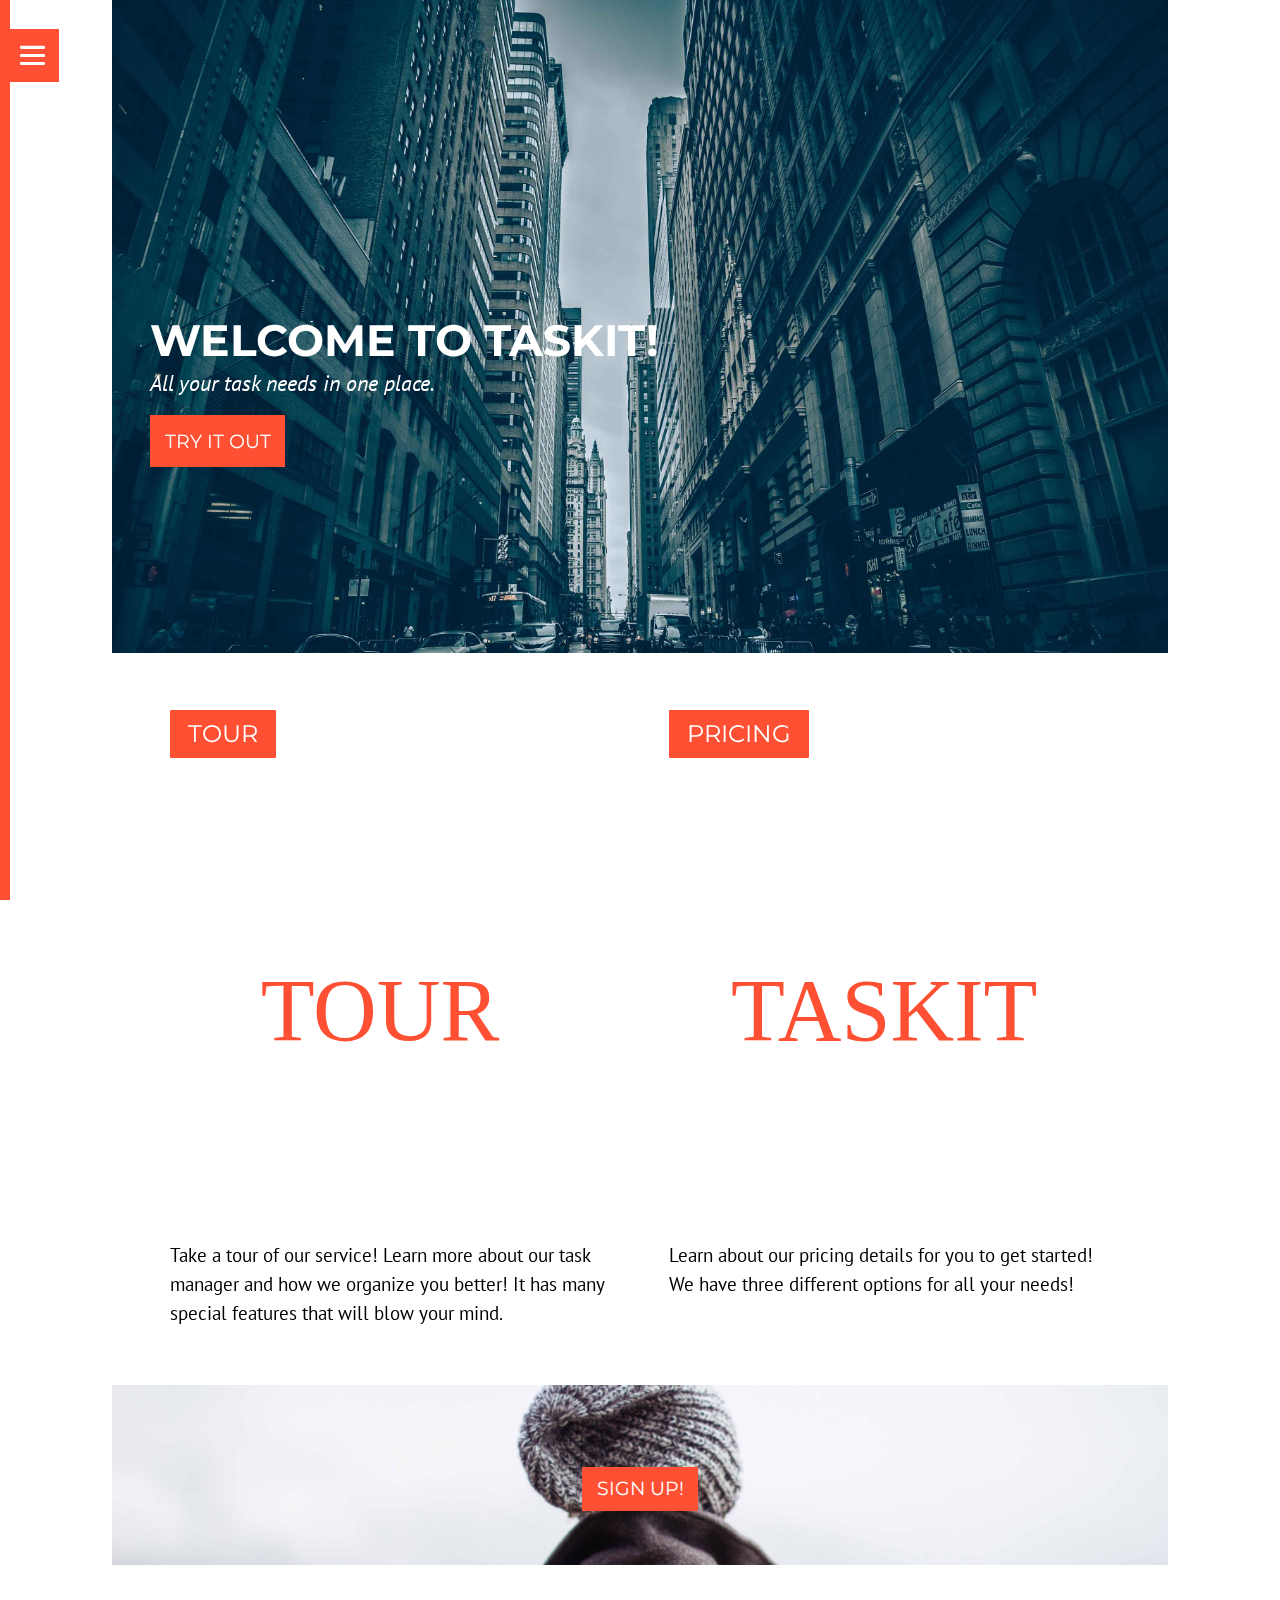
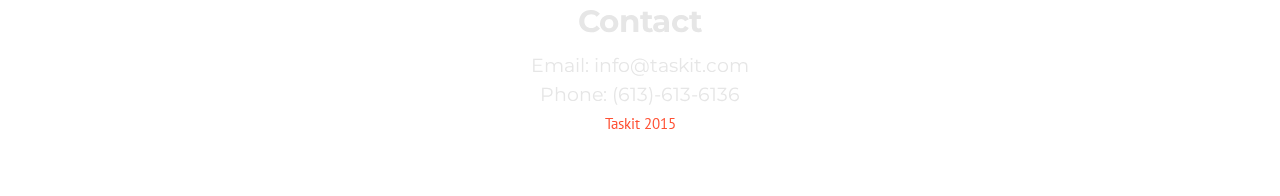
==== index.html @ 170f30e2 "Added main buckets" ====
<!DOCTYPE html>
<html lang="en-ca">
<head>
	<meta charset="utf-8">
	<link href="css/modules.css" rel="stylesheet">
	<link href="css/grid.css" rel="stylesheet">
	<link href="css/typography.css" rel="stylesheet">
	<link href="css/colour.css" rel="stylesheet">
	<link href="css/main.css" rel="stylesheet">
	
	<title>Taskit</title>

	<meta name="handheldfriendly" content="true">
	<meta name="mobileoptimized" content="240">
	<meta name="viewport" content="width=device-width, initial-scale=1">
	
	<link href='https://fonts.googleapis.com/css?family=Montserrat:400,700|PT+Sans:400,400italic' rel='stylesheet' type='text/css'>
	<style>
	h1,h2,h3,h4,nav,a {
		font-family: 'Montserrat', sans-serif;
	}
	p {
		font-family: 'PT sans', sans-serif;
	}
	</style>

</head>

<body class="grid">

<ul class="skip-links">
	<li><a href="#main" class="unit">Skip to main content</a></li>
	<li><a href="#nav" class="unit">Skip to navigation</a></li>
</ul>

<header class="unit">
	<input type="checkbox" class="nav-check" id="nav-check">
	<!-- This is the button we’d click to open/close the navigation -->
	<label class="nav-label pad-t" for="nav-check"><img src="images/toggle-button.svg" alt=""></label>

	<nav id="nav" class="nav text-center" role="navigation">
		<a class="current push push-down bold white italic" href="index.html">HOME</a>
		<a class="push bold white italic" href="pricing.html">PRICING</a>
		<a class="push bold white italic" href="tour.html">TOUR</a>
		<a class="push bold white italic" href="signup.html">SIGNUP</a>
	</nav>

	<div class="fade"></div>

</header>

<main id="main" class="wrapper" role="main">
<div class="hero unit xs-1 s-1 m-1 l-1" role="banner">
	<div class="hero-content">
		<h1 class="bold yotta push-none white">WELCOME TO TASKIT!</h1>
		<p class="mega italic white">All your task needs in one place.</p>
		<a class="island-1-2 b-color-orange white" href="signup.html">TRY IT OUT</a>
	</div>
</div>


<div class="gutter">


<div class="unit xs-1 s-1 m-1-2 l-1-2 gutter pad-t-2">
		<figure>
			<a href="tour.html" class="text-center btn giga push">TOUR</a>
			<div class="embed embed--1by1">
				<img class="embed__item" src="images/tour.svg" alt="">
			</div>
			<figcaption>
				<p class="push-d-1-2">Take a tour of our service! Learn more about our task manager and how we organize you better! It has many special features that will blow your mind.</p>
			</figcaption>
		</figure>
	</div>	

<div class="unit xs-1 s-1 m-1-2 l-1-2 gutter pad-t-2 header-button push-2">
		<figure>
			<a href="pricing.html" class="text-center btn giga push" >PRICING</a>
			<div class="embed embed--1by1">
				<img class="embed__item" src="images/pricing.svg" alt="">
			</div>
			<figcaption>
				<p class="push-d-1-2">Learn about our pricing details for you to get started! We have three different options for all your needs!</p>
			</figcaption>
		</figure>
		
	</div>
</div>


<div class="signup-banner push-d">
	<div class="signup-banner-content pad-t pad-b text-center unit xs-1 s-1 m-1 l-1">
		<a class="btn" href="signup.html">SIGN UP!</a>
	</div>
</div>

</main>

<footer class="orange text-center gutter unit xs-1 s-1 m-1 l-1 pad-b pad-t">
	
	<h2 class="grey push-none">Contact</h2>
	<a class="grey block" href="mailto:info@taskit.com?">Email: info@taskit.com</a>
	<a class="grey" href="tel:">Phone: (613)-613-6136 </a>
	
	<div role="contentinfo">
		<p class="micro">Taskit 2015</p>
	</div>

</footer>
</body>
</html>
---- css/modules.css ----
/*!
 * Modulifier || Code released under the UNLICENSE
 * Code under other copyrights & licenses listed below.
 * http://modulifier.web-dev.tools/#responsive;images;list-group;embed;media-object;icons;hidden;positioning;buttons;forms;accessibility;print
 */

@-moz-viewport { width: device-width; scale: 1; }
@-ms-viewport { width: device-width; scale: 1; }
@-o-viewport { width: device-width; scale: 1; }
@-webkit-viewport { width: device-width; scale: 1; }
@viewport { width: device-width; scale: 1; }

html {
  box-sizing: border-box;
  -moz-text-size-adjust: 100%;
  -ms-text-size-adjust: 100%;
  -webkit-text-size-adjust: 100%;
  text-size-adjust: 100%;
}

*, *::before, *::after {
  box-sizing: inherit;
}

body {
  margin: 0;
}

article, aside, details, figcaption, figure,
footer, header, main, menu, nav, section, summary {
  display: block;
}

audio, canvas, progress, video {
  display: inline-block;
  vertical-align: baseline;
}

template {
  display: none;
}

img {
  border: 0;
}

.img-flex {
  display: block;
  width: 100%;
}

svg:not(:root) {
  overflow: hidden;
}

svg {
  fill: currentColor;
  stroke: currentColor;
}

.image-replacement, .ir {
  overflow: hidden;
  direction: ltr;
  text-align: left;
  text-indent: 100%;
  white-space: nowrap;
}

.list-group {
  padding-left: 0;
  list-style-type: none;
}

.list-group > dd {
  margin-left: 0;
}

.list-group--inline::before,
.list-group--inline::after {
  content: "";
  display: table;
}

.list-group--inline::after {
  clear: both;
}

.list-group--inline > li {
  display: inline-block;
}

.list-group--inline > dt {
  clear: left;
  float: left;
  width: 11em;
}

.list-group--inline > dd {
  float: left;
  min-width: 12em;
}

.embed {
  margin-left: 0;
  margin-right: 0;
  overflow: hidden;
  position: relative;
  width: 100%;
}

.embed--1by1 {
  padding-top: 100%; /* Square */
}

.embed--4by3 {
  padding-top: 75%; /* Traditional TV/computer screens */
}

.embed--iso216 {
  padding-top: 70.92%; /* A-standard paper sizes */
}

.embed--3by2 {
  padding-top: 66.6%; /* Classic 35 mm film & most digital photos, landscape */
}

.embed--2by3 {
  padding-top: 150%; /* Classic 35 mm film & most digital photos, portrait */
}

.embed--golden {
  padding-top: 61.8%; /* The Golden Ratio */
}

.embed--16by9 {
  padding-top: 56.25%; /* HD TV */
}

.embed--185by100 {
  padding-top: 54.05%; /* Common widescreen cinema */
}

.embed--24by10 {
  padding-top: 41.667%; /* Widescreen cinema: 2.4:1 */;
}

.embed--3by1 {
  padding-top: 33.3333%; /* Panorama photos */
}

.embed--4by1 {
  padding-top: 25%; /* Polyvision */
}

.embed__item {
  height: 100%;
  left: 0;
  position: absolute;
  top: 0;
  width: 100%;
}

.media {
  overflow: hidden;
}

.media__img {
  float: left;
}

.media__img--reversed {
  float: right;
}

.media__img--stacked {
  float: none;
}

.media__body {
  overflow: hidden;
  min-width: 12em; /* Slightly less than 200px, responsiveness built in */
}

.icon {
  display: inline-block;
  position: relative;
  background: transparent none no-repeat center center;
  background-size: contain;
  vertical-align: middle;
}

.i--16 {
  height: 16px;
  width: 16px;
}

.i--18 {
  height: 18px;
  width: 18px;
}

.i--24 {
  height: 24px;
  width: 24px;
}

.i--32 {
  height: 32px;
  width: 32px;
}

.i--48 {
  height: 48px;
  width: 48px;
}

.i--64 {
  height: 64px;
  width: 64px;
}

.icon svg {
  left: 0;
  height: 100%;
  position: absolute;
  top: 0;
  width: 100%;
}

.icon-label {
  vertical-align: middle;
}

.icon-link, .icon-link:hover {
  text-decoration: none;
}

[hidden], .hidden {
  display: none;
  visibility: hidden;
}

.visually-hidden {
  height: 1px;
  margin: -1px;
  overflow: hidden;
  padding: 0;
  position: absolute;
  width: 1px;
  border: 0;
  clip: rect(0 0 0 0);
}

.visually-hidden.focusable:active, .visually-hidden.focusable:focus {
  height: auto;
  margin: 0;
  overflow: visible;
  position: static;
  width: auto;
  clip: auto;
}

.invisible {
  visibility: hidden;
}

.truncate {
  max-width: 100%;
  overflow: hidden;
  width: 100%;
  text-overflow: ellipsis;
  white-space: nowrap;
}

.scrollable {
  max-width: 100%;
  overflow-x: auto;
  overflow-y: hidden;
  -webkit-overflow-scrolling: touch;
}

.center {
  margin-left: auto;
  margin-right: auto;
}

.clearfix::before, .clearfix::after {
  content: "";
  display: table;
}

.clearfix::after {
  clear: both;
}

.left {
  float: left;
}

.right {
  float: right;
}

.inline {
  display: inline;
}

.block {
  display: block;
}

.inline-block, .ib {
  display: inline-block;
}

.valign-top {
  vertical-align: top;
}

.valign-bottom {
  vertical-align: bottom;
}

.valign-middle {
  vertical-align: middle;
}

.fixed {
  position: fixed;
}

.relative {
  position: relative;
}

.absolute {
  position: absolute;
}

.static {
  position: static;
}

.zindex-1 {
  z-index: 1;
}

.zindex-2 {
  z-index: 2;
}

.zindex-3 {
  z-index: 3;
}

.pin-top-left, .pin-tl {
  top: 0;
  left: 0;
}

.pin-top-right, .pin-tr {
  top: 0;
  right: 0;
}

.pin-bottom-left, .pin-bl {
  bottom: 0;
  left: 0;
}

.pin-bottom-right, .pin-br {
  bottom: 0;
  right: 0;
}

.width-quarter, .w-1-4 {
  width: 25%;
}

.width-half, .w-1-2 {
  width: 50%;
}

.width-full, .w-1 {
  width: 100%;
}

.link-box {
  display: block;
  text-decoration: none;
}

.btn {
  display: inline-block;
  padding: 0.375em 0.75em 0.42em;
  background-color: #FF5033;
  border-radius: 1px;
  border: 0;
  color: #fff;
  text-decoration: none;
  margin: auto 0;

}

.btn:hover {
  background-color: white;
  color: #FF5033;
  transition: all 200ms ease-out;
}


.btn--light {
  background-color: #e2e2e2;
  color: #000;
}

.btn--light:hover {
  background-color: #666;
  color: #fff;
}

.btn--ghost {
  background-color: transparent;
  border: 3px solid #333;
  color: #000;
}

.btn--ghost:hover {
  border-color: #000;
}

label, .label-block {
  display: block;
  cursor: pointer;
}

input[type="checkbox"] + label,
input[type="radio"] + label,
.label-inline {
  display: inline-block;
}

/*!
 * (c) Nicolas Gallagher and Jonathan Neal of Normalize.css || MIT License
 *     https://necolas.github.io/normalize.css/
 */

button, input, optgroup, select, textarea {
  color: inherit;
  font: inherit;
  margin: 0;
}

button {
  overflow: visible;
}

button,
select {
  text-transform: none;
}

button,
html input[type="button"],
input[type="reset"],
input[type="submit"] {
  -webkit-appearance: button;
  cursor: pointer;
}

button[disabled],
html input[disabled] {
  cursor: default;
}

button::-moz-focus-inner,
input::-moz-focus-inner {
  border: 0;
  padding: 0;
}

input[type="checkbox"],
input[type="radio"] {
  padding: 0;
}

input[type="number"]::-webkit-inner-spin-button,
input[type="number"]::-webkit-outer-spin-button {
  height: auto;
}

input[type="search"] {
  -webkit-appearance: textfield;
}

input[type="search"]::-webkit-search-cancel-button,
input[type="search"]::-webkit-search-decoration {
  -webkit-appearance: none;
}

fieldset {
  border: 1px solid;
}

legend {
  border: 0;
  padding: 0;
}

textarea {
  overflow: auto;
}

optgroup {
  font-weight: bold;
}

/*! End Normalize.css code */

a:hover, a:active {
  outline: none;
}

a:focus, [tabindex="0"]:focus,
input:focus, textarea:focus, button:focus {
  outline: 3px solid #000;
  outline-offset: 3px;
}

.skip-links {
  margin: 0;
  padding: 0;
  list-style-type: none;
}

.skip-links a {
  padding: 0.5em 0.75em;
  position: absolute;
  top: -3em;
  z-index: 10000; /* To make sure they're always on top */
  background-color: #000;
  color: #fff;
  font-size: 1.125rem;
  font-weight: bold;
  text-decoration: none;
}

.skip-links a:focus {
  top: 0;
}

.print-only {
  display: none;
  visibility: hidden;
}

@media print {

  .no-print {
    display: none;
    visibility: hidden;
  }

  .print-only {
    display: block;
    visibility: visible;
  }

  /*!
   * (c) HTML5 Boilerplate || MIT License
   *     https://html5boilerplate.com/
   */

  *, *:before, *:after, *:first-letter, *:first-line {
    background: none transparent !important;
    color: #000 !important;
    box-shadow: none !important;
    text-shadow: none !important;
  }

  a, a:visited {
    text-decoration: underline;
  }

  a[href]:after {
    content: " (" attr(href) ")";
  }

  abbr[title]:after {
    content: " (" attr(title) ")";
  }

  a[href^="#"]:after,
  a[href^="javascript:"]:after {
    content: "";
  }

  pre, blockquote {
    page-break-inside: avoid;
  }

  thead {
    display: table-header-group;
  }

  tr, img {
    page-break-inside: avoid;
  }

  p, h1, h2, h3, h4, h5, h6 {
    orphans: 3;
    widows: 3;
  }

  h1, h2, h3, h4, h5, h6 {
    page-break-after: avoid;
  }

  /*! End HTML5 Boilerplate code */
}
---- css/grid.css ----
/* http://gridifier.web-dev.tools/#xs,4,0,0,0;s,4,25,0,0;m,4,38,1,1;l,4,60,1,1 */

.grid {
  margin: 0;
  padding: 0;
  letter-spacing: -0.31em;
  text-rendering: optimizespeed;
  display: -webkit-flex;
  -webkit-flex-flow: row wrap;
  display: -ms-flexbox;
  -ms-flex-flow: row wrap;
  display: flex;
  flex-flow: row wrap;
}

.grid-bottom {
  -webkit-align-items: flex-end;
  -ms-align-items: flex-end;
  align-items: flex-end;
}

.grid-middle {
  -webkit-align-items: center;
  -ms-align-items: center;
  align-items: center;
}

.grid-stretch {
  -webkit-align-items: stretch;
  -ms-align-items: stretch;
  align-items: stretch;
}

.opera-only :-o-prefocus, .grid {
  word-spacing: -0.43em;
}

.unit {
  letter-spacing: normal;
  text-rendering: auto;
  vertical-align: top;
  word-spacing: normal;
  display: inline-block;
  visibility: visible;
}

.grid-bottom .unit {
  vertical-align: bottom;
}

.grid-middle .unit {
  vertical-align: middle;
}

[class*="unit-push-"],
[class*="unit-pull-"] {
  position: relative;
}

.unit-xs-hidden {
  display: none;
  visibility: hidden;
}

.unit-xs-centered {
  margin: 0 auto;
}

.unit-xs-1, .xs-1 {
  display: block;
  visibility: visible;
  width: 100%;
}

.unit-xs-1-2, .xs-1-2 {
  width: 50.0000%;
}

.unit-xs-1-3, .xs-1-3 {
  width: 33.3333%;
}

.unit-xs-2-3, .xs-2-3 {
  width: 66.6667%;
}

.unit-xs-1-4, .xs-1-4 {
  width: 25.0000%;
}

.unit-xs-3-4, .xs-3-4 {
  width: 75.0000%;
}

.unit-xs-1-2,.xs-1-2,.unit-xs-1-3,.xs-1-3,.unit-xs-2-3,.xs-2-3,.unit-xs-1-4,.xs-1-4,.unit-xs-3-4,.xs-3-4 {
  display: inline-block;
  visibility: visible;
}

@media only screen and (min-width: 25em) {

.unit-s-hidden {
  display: none;
  visibility: hidden;
}

.unit-s-centered {
  margin: 0 auto;
}

.unit-s-1, .s-1 {
  display: block;
  visibility: visible;
  width: 100%;
}

.unit-s-1-2, .s-1-2 {
  width: 50.0000%;
}

.unit-s-1-3, .s-1-3 {
  width: 33.3333%;
}

.unit-s-2-3, .s-2-3 {
  width: 66.6667%;
}

.unit-s-1-4, .s-1-4 {
  width: 25.0000%;
}

.unit-s-3-4, .s-3-4 {
  width: 75.0000%;
}

.unit-s-1-2,.s-1-2,.unit-s-1-3,.s-1-3,.unit-s-2-3,.s-2-3,.unit-s-1-4,.s-1-4,.unit-s-3-4,.s-3-4 {
  display: inline-block;
  visibility: visible;
}

}

@media only screen and (min-width: 38em) {

.unit-m-hidden {
  display: none;
  visibility: hidden;
}

.unit-m-centered {
  margin: 0 auto;
}

.unit-m-1, .m-1 {
  display: block;
  visibility: visible;
  width: 100%;
}

.unit-offset-m-0 {
  margin-left: 0;
}

.unit-push-m-0,
.unit-pull-m-0 {
  left: 0;
}

.unit-m-1-2, .m-1-2 {
  width: 50.0000%;
}

.unit-offset-m-1-2 {
  margin-left: 50.0000%;
}

.unit-push-m-1-2 {
  left: 50.0000%;
}

.unit-pull-m-1-2 {
  left: -50.0000%;
}

.unit-m-1-3, .m-1-3 {
  width: 33.3333%;
}

.unit-offset-m-1-3 {
  margin-left: 33.3333%;
}

.unit-push-m-1-3 {
  left: 33.3333%;
}

.unit-pull-m-1-3 {
  left: -33.3333%;
}

.unit-m-2-3, .m-2-3 {
  width: 66.6667%;
}

.unit-offset-m-2-3 {
  margin-left: 66.6667%;
}

.unit-push-m-2-3 {
  left: 66.6667%;
}

.unit-pull-m-2-3 {
  left: -66.6667%;
}

.unit-m-1-4, .m-1-4 {
  width: 25.0000%;
}

.unit-offset-m-1-4 {
  margin-left: 25.0000%;
}

.unit-push-m-1-4 {
  left: 25.0000%;
}

.unit-pull-m-1-4 {
  left: -25.0000%;
}

.unit-m-3-4, .m-3-4 {
  width: 75.0000%;
}

.unit-offset-m-3-4 {
  margin-left: 75.0000%;
}

.unit-push-m-3-4 {
  left: 75.0000%;
}

.unit-pull-m-3-4 {
  left: -75.0000%;
}

.unit-m-1-2,.m-1-2,.unit-m-1-3,.m-1-3,.unit-m-2-3,.m-2-3,.unit-m-1-4,.m-1-4,.unit-m-3-4,.m-3-4 {
  display: inline-block;
  visibility: visible;
}

}

@media only screen and (min-width: 60em) {

.unit-l-hidden {
  display: none;
  visibility: hidden;
}

.unit-l-centered {
  margin: 0 auto;
}

.unit-l-1, .l-1 {
  display: block;
  visibility: visible;
  width: 100%;
}

.unit-offset-l-0 {
  margin-left: 0;
}

.unit-push-l-0,
.unit-pull-l-0 {
  left: 0;
}

.unit-l-1-2, .l-1-2 {
  width: 50.0000%;
}

.unit-offset-l-1-2 {
  margin-left: 50.0000%;
}

.unit-push-l-1-2 {
  left: 50.0000%;
}

.unit-pull-l-1-2 {
  left: -50.0000%;
}

.unit-l-1-3, .l-1-3 {
  width: 33.3333%;
}

.unit-offset-l-1-3 {
  margin-left: 33.3333%;
}

.unit-push-l-1-3 {
  left: 33.3333%;
}

.unit-pull-l-1-3 {
  left: -33.3333%;
}

.unit-l-2-3, .l-2-3 {
  width: 66.6667%;
}

.unit-offset-l-2-3 {
  margin-left: 66.6667%;
}

.unit-push-l-2-3 {
  left: 66.6667%;
}

.unit-pull-l-2-3 {
  left: -66.6667%;
}

.unit-l-1-4, .l-1-4 {
  width: 25.0000%;
}

.unit-offset-l-1-4 {
  margin-left: 25.0000%;
}

.unit-push-l-1-4 {
  left: 25.0000%;
}

.unit-pull-l-1-4 {
  left: -25.0000%;
}

.unit-l-3-4, .l-3-4 {
  width: 75.0000%;
}

.unit-offset-l-3-4 {
  margin-left: 75.0000%;
}

.unit-push-l-3-4 {
  left: 75.0000%;
}

.unit-pull-l-3-4 {
  left: -75.0000%;
}

.unit-l-1-2,.l-1-2,.unit-l-1-3,.l-1-3,.unit-l-2-3,.l-2-3,.unit-l-1-4,.l-1-4,.unit-l-3-4,.l-3-4 {
  display: inline-block;
  visibility: visible;
}

}

.unit-content-distribute {
  display: -ms-flexbox;
  display: -webkit-flex;
  display: flex;
  -ms-flex-direction: column;
  -webkit-flex-direction: column;
  flex-direction: column;
  -ms-flex-pack: justify;
  -webkit-justify-content: space-between;
  justify-content: space-between;
  -ms-flex-align: center;
  -webkit-align-items: center;
  align-items: center;
}

.content-fill {
  -ms-flex-grow: 2;
  -webkit-flex-grow: 2;
  flex-grow: 2;
  max-width: 100%; /* @bugfix: IE 10, 11 */
}

.content-shrink {
  -ms-align-self: center;
  -webkit-align-self: center;
  align-self: center;
}
---- css/typography.css ----
/*
  Typografier || Code released under the UNLICENSE
  http://typografier.web-dev.tools/#0,100,1.3,1.067;38,110,1.4,1.125;60,120,1.5,1.125;90,130,1.5,1.125
*/

html {
  font-size: 100%;
  line-height: 1.3;
}

a {
  background-color: transparent;
}

sub, sup {
  font-size: 75%;
  line-height: 1px;
  position: relative;
  vertical-align: baseline;
}

sup {
  top: -0.5em;
}

sub {
  bottom: -0.25em;
}

pre, code, kbd, samp {
  font-size: 100%;
}

abbr[title] {
  border-bottom: 1px dotted;
  text-decoration: none;
}

b, strong {
  font-weight: bold;
}

dfn, caption {
  font-style: italic;
}

hr {
  border: 0;
  border-top: 1px solid;
  height: 0;
}

table {
  border-collapse: collapse;
  border-spacing: 0;
  width: 100%;
}

th, td {
  border-bottom: 1px solid;
  text-align: left;
}

thead th {
  vertical-align: bottom;
}

.text-left {
  text-align: left;
}

.text-right {
  text-align: right;
}

.text-center {
  text-align: center;
}

.normal {
  font-weight: normal;
}

.bold {
  font-weight: bold;
}

.italic {
  font-style: italic;
}

.page-header,.footer {
  background-color: #e2e2e2;
}

h1, h2, h3, h4, h5, h6,
p, ul, ol, dl, dd, figure,
blockquote, details, hr,
fieldset, pre, table {
  margin: 0 0 1.3rem;
}

.yotta {
  font-size: 1.5745rem;
  line-height: 1.6513;
}

.zetta {
  font-size: 1.4757rem;
  line-height: 1.7619;
}

h1, .exa {
  font-size: 1.3830rem;
  line-height: 1.8800;
}

h2, .peta {
  font-size: 1.2962rem;
  line-height: 1.0030;
}

h3, .tera {
  font-size: 1.2148rem;
  line-height: 1.0702;
}

h4, .giga {
  font-size: 1.1385rem;
  line-height: 1.1419;
}

h5, .mega {
  font-size: 1.0670rem;
  line-height: 1.2184;
}

h6, .kilo, input, textarea {
  font-size: 1.0000rem;
  line-height: 1.3000;
}

small, .milli {
  font-size: 0.9372rem;
  line-height: 1.3871;
}

.micro {
  font-size: 0.8784rem;
  line-height: 1.4800;
}

.push {
  margin-bottom: 1.3rem;
}

.push-none, .push-0 {
  margin-bottom: 0;
}

.push-double, .push-2 {
  margin-bottom: 2.6000rem;
}

.push-half, .push-1-2 {
  margin-bottom: 0.6500rem;
}

.push-quarter, .push-1-4 {
  margin-bottom: 0.3250rem;
}

.push-down {
  margin-top: 1.3rem;
}

.push-down-none, .push-d-0 {
  margin-top: 0;
}

.push-down-double, .push-d-2 {
  margin-top: 2.6000rem;
}

.push-down-half, .push-d-1-2 {
  margin-top: 0.6500rem;
}

.push-down-quarter, .push-d-1-4 {
  margin-bottom: 0.3250rem;
}

.push-right-quarter, .push-r-1-4 {
  margin-right: 0.3250rem;
}

.push-right-half, .push-r-1-2 {
  margin-right: 0.6500rem;
}

.push-right, .push-r {
  margin-right: 1.3rem;
}

.clear-padding {
  padding: none;
}

.pad-top, .pad-t {
  padding-top: 1.3rem;
}

.pad-bottom, .pad-b {
  padding-bottom: 1.3rem;
}

.pad-top-double, .pad-t-2 {
  padding-top: 2.6000rem;
}

.pad-bottom-double, .pad-b-2 {
  padding-bottom: 2.6000rem;
}

.pad-top-half, .pad-t-1-2 {
  padding-top: 0.6500rem;
}

.pad-bottom-half, .pad-b-1-2 {
  padding-bottom: 0.6500rem;
}

.pad-top-quarter, .pad-t-1-4 {
  padding-top: 0.3250rem;
}

.pad-bottom-quarter, .pad-b-1-4 {
  padding-bottom: 0.3250rem;
}

.island {
  padding: 1.3rem;
}

.island-double, .island-2 {
  padding: 2.6000rem;
}

.island-half, .island-1-2 {
  padding: 0.6500rem;
}

.island-quarter, .island-1-4,
td, th, fieldset {
  padding: 0.3250rem;
}

.gutter {
  padding-left: 1.3rem;
  padding-right: 1.3rem;
}

.gutter-double, .gutter-2 {
  padding-left: 2.6000rem;
  padding-right: 2.6000rem;
}

.gutter-half, .gutter-1-2 {
  padding-left: 0.6500rem;
  padding-right: 0.6500rem;
}

.gutter-quarter, .gutter-1-4 {
  padding-left: 0.3250rem;
  padding-right: 0.3250rem;
}

@media only screen and (min-width: 38em) {

html {
  font-size: 110%;
  line-height: 1.4;
}

h1, h2, h3, h4, h5, h6,
p, ul, ol, dl, dd, figure,
blockquote, details, hr,
fieldset, pre, table {
  margin: 0 0 1.4rem;
}

.yotta {
  font-size: 2.2807rem;
  line-height: 1.2277;
}

.zetta {
  font-size: 2.0273rem;
  line-height: 1.3812;
}

h1, .exa {
  font-size: 1.8020rem;
  line-height: 1.5538;
}

h2, .peta {
  font-size: 1.6018rem;
  line-height: 1.7480;
}

h3, .tera {
  font-size: 1.4238rem;
  line-height: 1.9665;
}

h4, .giga {
  font-size: 1.2656rem;
  line-height: 1.1062;
}

h5, .mega {
  font-size: 1.1250rem;
  line-height: 1.2444;
}

h6, .kilo, input, textarea {
  font-size: 1.0000rem;
  line-height: 1.4000;
}

small, .milli {
  font-size: 0.8889rem;
  line-height: 1.5750;
}

.micro {
  font-size: 0.7901rem;
  line-height: 1.7719;
}

.push {
  margin-bottom: 1.4rem;
}

.push-none, .push-0 {
  margin-bottom: 0;
}

.push-double, .push-2 {
  margin-bottom: 2.8000rem;
}

.push-half, .push-1-2 {
  margin-bottom: 0.7000rem;
}

.push-quarter, .push-1-4 {
  margin-bottom: 0.3500rem;
}

.push-right-quarter, .push-r-1-4 {
  margin-right: 0.3500rem;
}

.push-right-half, .push-r-1-2 {
  margin-right: 0.7000rem;
}

.push-right, .push-r {
  margin-right: 1.4rem;
}

.push-both, .p-b {
  margin-left: 1.4rem;
  margin-right: 1.4rem;
}

.pad-top, .pad-t {
  padding-top: 1.4rem;
}

.pad-bottom, .pad-b {
  padding-bottom: 1.4rem;
}

.pad-top-double, .pad-t-2 {
  padding-top: 2.8000rem;
}

.pad-bottom-double, .pad-b-2 {
  padding-bottom: 2.8000rem;
}

.pad-top-half, .pad-t-1-2 {
  padding-top: 0.7000rem;
}

.pad-bottom-half, .pad-b-1-2 {
  padding-bottom: 0.7000rem;
}

.pad-top-quarter, .pad-t-1-4 {
  padding-top: 0.3500rem;
}

.pad-bottom-quarter, .pad-b-1-4 {
  padding-bottom: 0.3500rem;
}

.island {
  padding: 1.4rem;
}

.island-double, .island-2 {
  padding: 2.8000rem;
}

.island-half, .island-1-2 {
  padding: 0.7000rem;
}

.island-quarter, .island-1-4,
td, th, fieldset {
  padding: 0.3500rem;
}

.gutter {
  padding-left: 1.4rem;
  padding-right: 1.4rem;
}

.gutter-double, .gutter-2 {
  padding-left: 2.8000rem;
  padding-right: 2.8000rem;
}

.gutter-half, .gutter-1-2 {
  padding-left: 0.7000rem;
  padding-right: 0.7000rem;
}

.gutter-quarter, .gutter-1-4 {
  padding-left: 0.3500rem;
  padding-right: 0.3500rem;
}



@media only screen and (min-width: 60em) {

html {
  font-size: 120%;
  line-height: 1.5;
}

h1, h2, h3, h4, h5, h6,
p, ul, ol, dl, dd, figure,
blockquote, details, hr,
fieldset, pre, table {
  margin: 0 0 1.5rem;
}

.yotta {
  font-size: 2.2807rem;
  line-height: 1.3154;
}

.zetta {
  font-size: 2.0273rem;
  line-height: 1.4798;
}

h1, .exa {
  font-size: 1.8020rem;
  line-height: 1.6648;
}

h2, .peta {
  font-size: 1.6018rem;
  line-height: 1.8729;
}

h3, .tera {
  font-size: 1.4238rem;
  line-height: 1.0535;
}

h4, .giga {
  font-size: 1.2656rem;
  line-height: 1.1852;
}

h5, .mega {
  font-size: 1.1250rem;
  line-height: 1.3333;
}

h6, .kilo, input, textarea {
  font-size: 1.0000rem;
  line-height: 1.5000;
}

small, .milli {
  font-size: 0.8889rem;
  line-height: 1.6875;
}

.micro {
  font-size: 0.7901rem;
  line-height: 1.8984;
}

.push {
  margin-bottom: 1.5rem;
}

.push-none, .push-0 {
  margin-bottom: 0;
}

.push-double, .push-2 {
  margin-bottom: 3.0000rem;
}

.push-half, .push-1-2 {
  margin-bottom: 0.7500rem;
}

.push-quarter, .push-1-4 {
  margin-bottom: 0.3750rem;
}

.push-right-quarter, .push-r-1-4 {
  margin-right: 0.3750rem;
}

.push-right-half, .push-r-1-2 {
  margin-right: 0.7500rem;
}

.push-right, .push-r {
  margin-right: 1.5rem;
}

.pad-top, .pad-t {
  padding-top: 1.5rem;
}

.pad-bottom, .pad-b {
  padding-bottom: 1.5rem;
}

.pad-top-double, .pad-t-2 {
  padding-top: 3.0000rem;
}

.pad-bottom-double, .pad-b-2 {
  padding-bottom: 3.0000rem;
}

.pad-top-half, .pad-t-1-2 {
  padding-top: 0.7500rem;
}

.pad-bottom-half, .pad-b-1-2 {
  padding-bottom: 0.7500rem;
}

.pad-top-quarter, .pad-t-1-4 {
  padding-top: 0.3750rem;
}

.pad-bottom-quarter, .pad-b-1-4 {
  padding-bottom: 0.3750rem;
}

.island {
  padding: 1.5rem;
}

.island-double, .island-2 {
  padding: 3.0000rem;
}

.island-half, .island-1-2 {
  padding: 0.7500rem;
}

.island-quarter, .island-1-4,
td, th, fieldset {
  padding: 0.3750rem;
}

.gutter {
  padding-left: 1.5rem;
  padding-right: 1.5rem;
}

.gutter-double, .gutter-2 {
  padding-left: 3.0000rem;
  padding-right: 3.0000rem;
}

.gutter-half, .gutter-1-2 {
  padding-left: 0.7500rem;
  padding-right: 0.7500rem;
}

.gutter-quarter, .gutter-1-4 {
  padding-left: 0.3750rem;
  padding-right: 0.3750rem;
}

}

@media only screen and (min-width: 90em) {

html {
  font-size: 130%;
  line-height: 1.5;
}

h1, h2, h3, h4, h5, h6,
p, ul, ol, dl, dd, figure,
blockquote, details, hr,
fieldset, pre, table {
  margin: 0 0 1.5rem;
}

.yotta {
  font-size: 2.2807rem;
  line-height: 1.3154;
}

.zetta {
  font-size: 2.0273rem;
  line-height: 1.4798;
}

h1, .exa {
  font-size: 1.8020rem;
  line-height: 1.6648;
}

h2, .peta {
  font-size: 1.6018rem;
  line-height: 1.8729;
}

h3, .tera {
  font-size: 1.4238rem;
  line-height: 1.0535;
}

h4, .giga {
  font-size: 1.2656rem;
  line-height: 1.1852;
}

h5, .mega {
  font-size: 1.1250rem;
  line-height: 1.3333;
}

h6, .kilo, input, textarea {
  font-size: 1.0000rem;
  line-height: 1.5000;
}

small, .milli {
  font-size: 0.8889rem;
  line-height: 1.6875;
}

.micro {
  font-size: 0.7901rem;
  line-height: 1.8984;
}

.push {
  margin-bottom: 1.5rem;
}

.push-none, .push-0 {
  margin-bottom: 0;
}

.push-double, .push-2 {
  margin-bottom: 3.0000rem;
}

.push-half, .push-1-2 {
  margin-bottom: 0.7500rem;
}

.push-quarter, .push-1-4 {
  margin-bottom: 0.3750rem;
}

.push-right-quarter, .push-r-1-4 {
  margin-right: 0.3750rem;
}

.push-right-half, .push-r-1-2 {
  margin-right: 0.7500rem;
}

.push-right, .push-r {
  margin-right: 1.5rem;
}

.pad-top, .pad-t {
  padding-top: 1.5rem;
}

.pad-bottom, .pad-b {
  padding-bottom: 1.5rem;
}

.pad-top-double, .pad-t-2 {
  padding-top: 3.0000rem;
}

.pad-bottom-double, .pad-b-2 {
  padding-bottom: 3.0000rem;
}

.pad-top-half, .pad-t-1-2 {
  padding-top: 0.7500rem;
}

.pad-bottom-half, .pad-b-1-2 {
  padding-bottom: 0.7500rem;
}

.pad-top-quarter, .pad-t-1-4 {
  padding-top: 0.3750rem;
}

.pad-bottom-quarter, .pad-b-1-4 {
  padding-bottom: 0.3750rem;
}

.island {
  padding: 1.5rem;
}

.island-double, .island-2 {
  padding: 3.0000rem;
}

.island-half, .island-1-2 {
  padding: 0.7500rem;
}

.island-quarter, .island-1-4,
td, th, fieldset {
  padding: 0.3750rem;
}

.gutter {
  padding-left: 1.5rem;
  padding-right: 1.5rem;
}

.gutter-double, .gutter-2 {
  padding-left: 3.0000rem;
  padding-right: 3.0000rem;
}

.gutter-half, .gutter-1-2 {
  padding-left: 0.7500rem;
  padding-right: 0.7500rem;
}

.gutter-quarter, .gutter-1-4 {
  padding-left: 0.3750rem;
  padding-right: 0.3750rem;
}

}
---- css/colour.css ----
.b-grey {
	background-color: #cccccc;
}

.grey {
	color: grey;
	opacity: 20%;
}

.b-grey-drk {
	background-color: #e2e2e2;
}

.b-grey-drkst {
	background-color: #ccc;
}

.b-grey-lt {
	background-color: #efefef;
}

.text-color-orange {
	color: #FF5033;
}

.white {
	color: #fff;
}

.b-color-orange {
	background-color: #FF5033;
}

.orange {
	color: #FF5033;
}
---- css/main.css ----
/*---------------- Website Setup -----------------*/

@-moz-viewport { width: device-width; scale: 1; }
@-ms-viewport { width: device-width; scale: 1; }
@-o-viewport { width: device-width; scale: 1; }
@-webkit-viewport { width: device-width; scale: 1; }
@viewport { width: device-width; scale: 1; }

html {
	box-sizing: border-box;
	-moz-text-size-adjust:100%;
	-ms-text-size-adjust:100%;
	-webkit-text-size-adjust:100%;
	text-size-adjust:100%;
}

h1,h2,h3,h4,h5,a, {
	font-family: 'Montserrat', sans-serif;
}

p {
	font-family: 'PT Sans', sans-serif;
}

*, *::before, *::after {
	box-sizing: inherit;
}

.wrapper {
	max-width: 55em;
	margin: auto;
}

.hero-content {
	position: absolute;
	padding: 0 2rem;
	width: 100%;
	bottom: 30%;
}

.hero {
	background: url("../images/hero.jpg") no-repeat center top / cover;
	background-color: grey;
	padding-top: 61.8%;
	position: relative;
	overflow: hidden;
}

a {
	list-style: none;
	color: #0074d9;
	text-decoration: none;
}

.nav {
	position: fixed;
	left: -130px;
	background-color: #FF5033;
	height: 100%;
	transition: all 200ms ease-out;
	width: 140px;
	z-index: 1001;
}

.nav a {
	display: block;
	position: relative;
	left: -50px;
	width: 50px;
	transition: all 200ms ease-out;
}

.nav a:hover {
	cursor: default;
    background-color: white;
	color: #FF5033;
	width: 100px;
    transition: all .2s ease-in-out .2s;
}

.nav a:nth-child(2) {
	transition-delay: 50ms;
}

.nav a:nth-child(3) {
	transition-delay: 100ms;
}

.nav a:nth-child(4) {
	transition-delay: 150ms;
}

.nav a:nth-child(5) {
	transition-delay: 500ms;
}

.nav-check:checked ~ .nav a {
	left: 25px;
}

.nav-check:checked ~ .nav {
	left:0px;
	box-shadow: 2px 0px 18px -5px rgba(115,115,115,0.65);
}

.nav-check {
	position: absolute;
	top: -3em;
}

.nav-check:checked ~ .nav-label {
	left: 130px;
}

.nav-check:checked ~ .fade {
	opacity: 0.5;
	z-index: 999;

}

.nav img {
	display: block;
	width: 100%;	
}

.nav-label img {
	display: block;
}

.nav-label {
	position: fixed;
	left:6px;
	transition: all 200ms ease-out;
	z-index: 1000;
}

.fade {
	position: fixed;
	width: 100%;
	height: 100%;
	background-color: black;
	opacity: 0;
	transition: opacity 200ms ease-out 25ms;
	z-index: -1;
	left: 0;
}

.signup-banner {
	
	background: url("../images/hat.jpg") no-repeat center top / cover;
	background-color: grey;
	padding-top: 17%;
	position: relative;
	overflow: hidden;

}

.signup-banner-content {
	position: absolute;
	padding: 0 2rem;
	width: 100%;
	bottom: 30%;
}
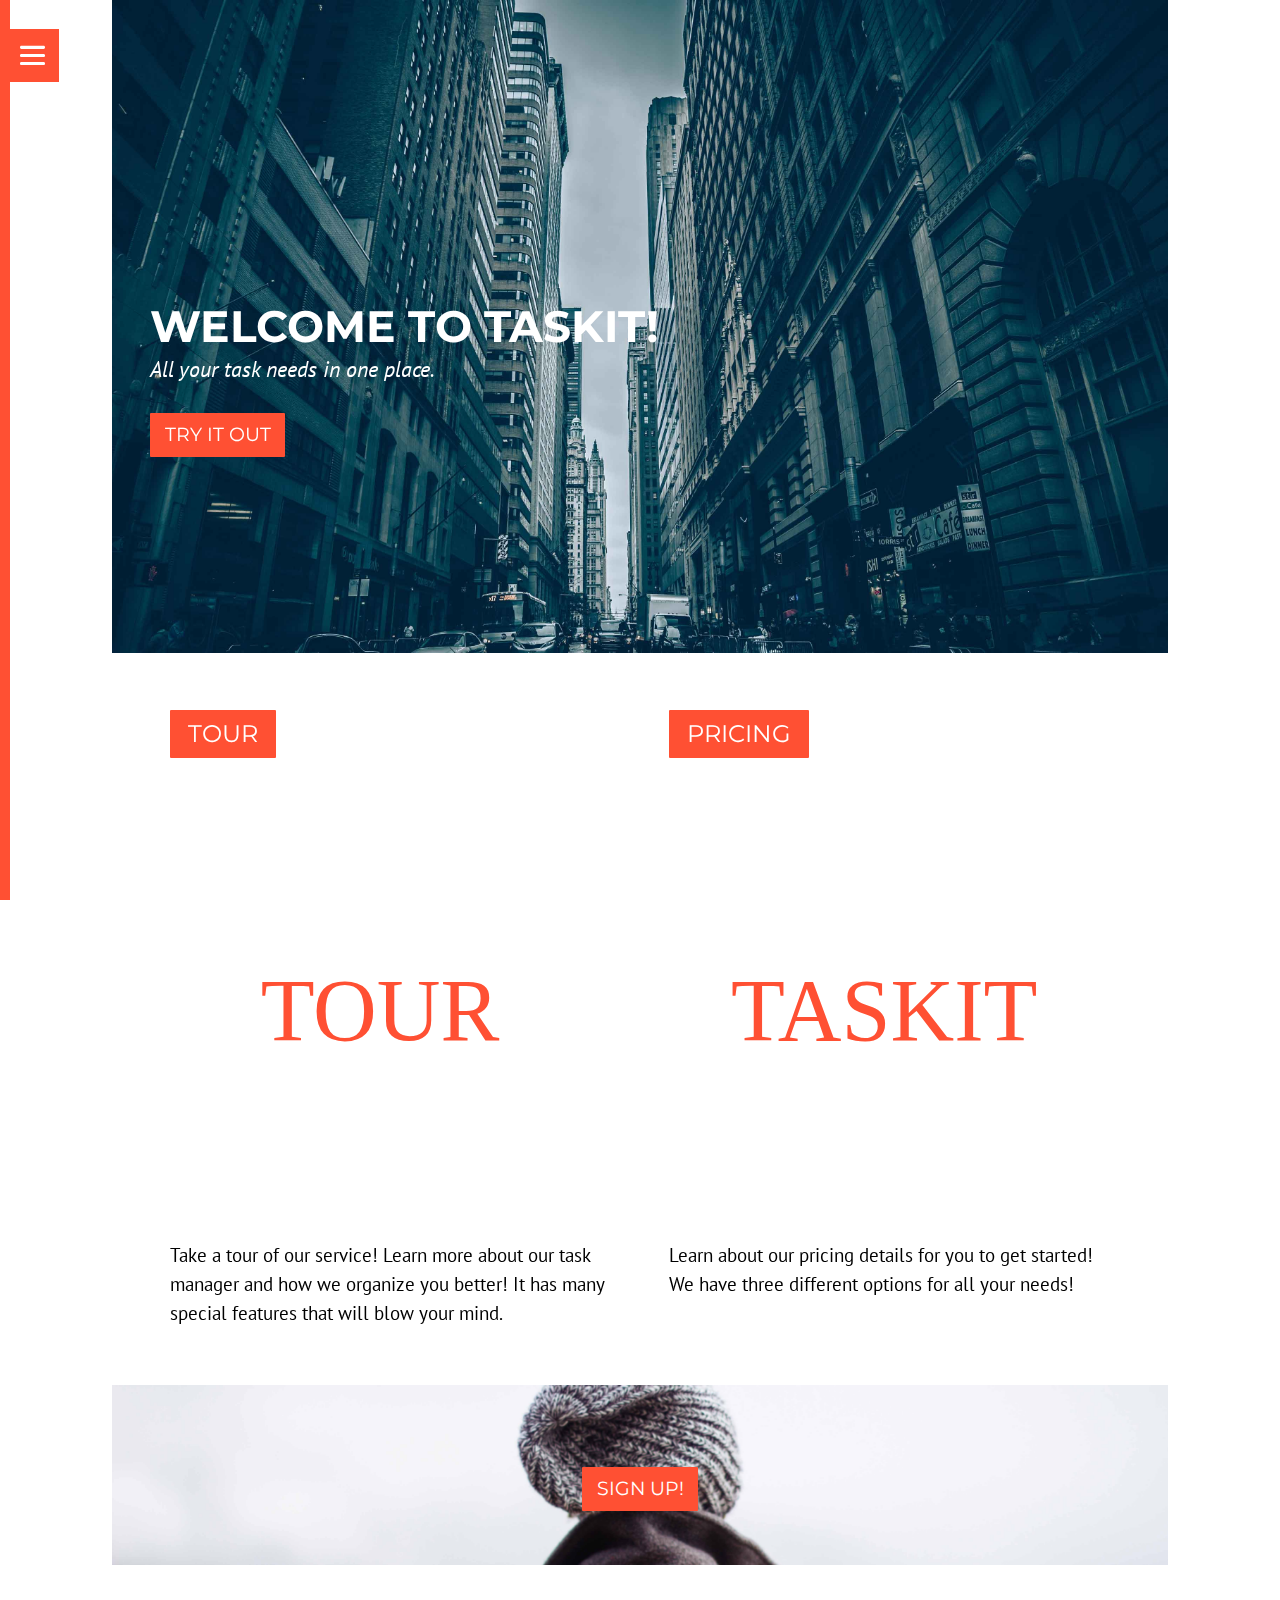
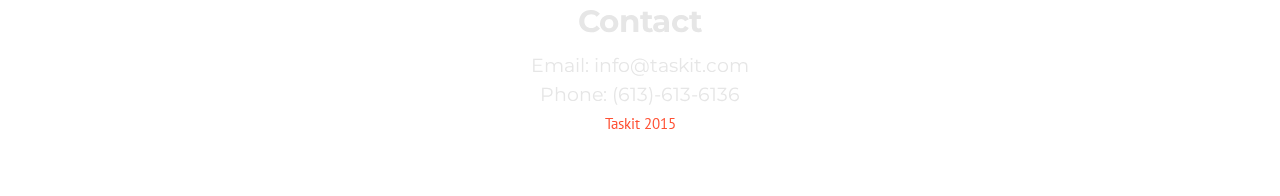
==== commit 427f62a0: "Buttons were edited" ====
--- a/index.html
+++ b/index.html
@@ -39,10 +39,10 @@
 	<label class="nav-label pad-t" for="nav-check"><img src="images/toggle-button.svg" alt=""></label>
 
 	<nav id="nav" class="nav text-center" role="navigation">
-		<a class="current push push-down bold white italic" href="index.html">HOME</a>
-		<a class="push bold white italic" href="pricing.html">PRICING</a>
-		<a class="push bold white italic" href="tour.html">TOUR</a>
-		<a class="push bold white italic" href="signup.html">SIGNUP</a>
+		<a class="push-down bold white selected-page" href="index.html">HOME</a>
+		<a class="bold white" href="pricing.html">PRICING</a>
+		<a class="bold white" href="tour.html">TOUR</a>
+		<a class="bold white" href="signup.html">SIGNUP</a>
 	</nav>
 
 	<div class="fade"></div>
@@ -54,7 +54,7 @@
 	<div class="hero-content">
 		<h1 class="bold yotta push-none white">WELCOME TO TASKIT!</h1>
 		<p class="mega italic white">All your task needs in one place.</p>
-		<a class="island-1-2 b-color-orange white" href="signup.html">TRY IT OUT</a>
+		<a class="btn" href="signup.html">TRY IT OUT</a>
 	</div>
 </div>
 
--- a/css/main.css
+++ b/css/main.css
@@ -24,6 +24,11 @@
 
 *, *::before, *::after {
 	box-sizing: inherit;
+}
+
+.selected-page {
+	background-color: white;
+	color: #FF5033;
 }
 
 .wrapper {
@@ -65,16 +70,17 @@
 .nav a {
 	display: block;
 	position: relative;
-	left: -50px;
-	width: 50px;
+	left: 0px;
+	width: 90px;
 	transition: all 200ms ease-out;
+	padding: 0.5em;
 }
 
 .nav a:hover {
 	cursor: default;
     background-color: white;
 	color: #FF5033;
-	width: 100px;
+	width: 115px;
     transition: all .2s ease-in-out .2s;
 }
 
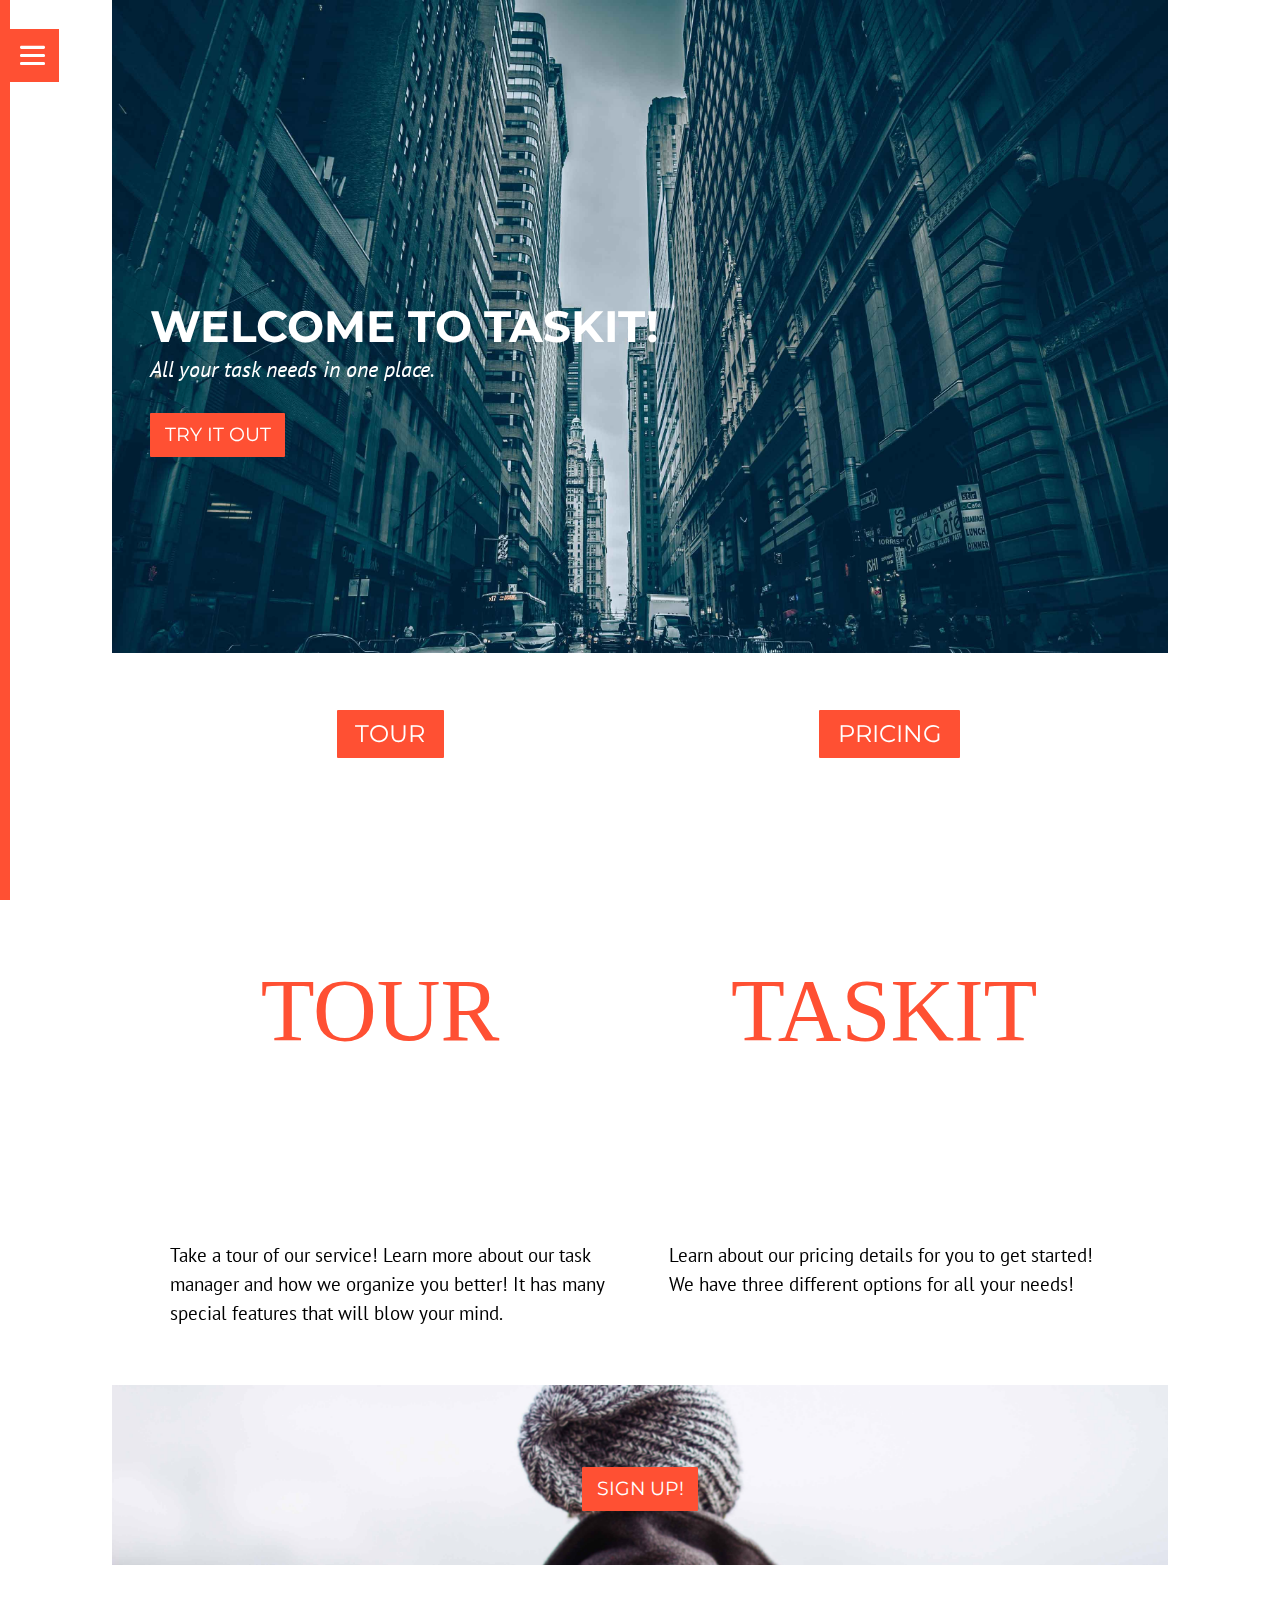
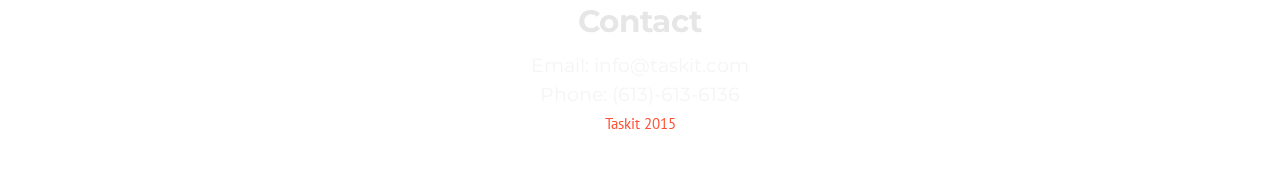
==== commit 56dabfac: "Added Form" ====
--- a/index.html
+++ b/index.html
@@ -64,7 +64,9 @@
 
 <div class="unit xs-1 s-1 m-1-2 l-1-2 gutter pad-t-2">
 		<figure>
-			<a href="tour.html" class="text-center btn giga push">TOUR</a>
+			<div class="text-center">
+				<a href="tour.html" class="btn giga push">TOUR</a>
+			</div>
 			<div class="embed embed--1by1">
 				<img class="embed__item" src="images/tour.svg" alt="">
 			</div>
@@ -76,7 +78,9 @@
 
 <div class="unit xs-1 s-1 m-1-2 l-1-2 gutter pad-t-2 header-button push-2">
 		<figure>
+			<div class="text-center">
 			<a href="pricing.html" class="text-center btn giga push" >PRICING</a>
+			</div>
 			<div class="embed embed--1by1">
 				<img class="embed__item" src="images/pricing.svg" alt="">
 			</div>
@@ -100,8 +104,8 @@
 <footer class="orange text-center gutter unit xs-1 s-1 m-1 l-1 pad-b pad-t">
 	
 	<h2 class="grey push-none">Contact</h2>
-	<a class="grey block" href="mailto:info@taskit.com?">Email: info@taskit.com</a>
-	<a class="grey" href="tel:">Phone: (613)-613-6136 </a>
+	<a class="grey block contact" href="mailto:info@taskit.com?">Email: info@taskit.com</a>
+	<a class="grey contact" href="tel:">Phone: (613)-613-6136 </a>
 	
 	<div role="contentinfo">
 		<p class="micro">Taskit 2015</p>
--- a/css/main.css
+++ b/css/main.css
@@ -55,6 +55,14 @@
 	list-style: none;
 	color: #0074d9;
 	text-decoration: none;
+}
+
+.contact:hover {
+	color: #FF5033;
+}
+
+.contact {
+	color: #cccccc;
 }
 
 .nav {
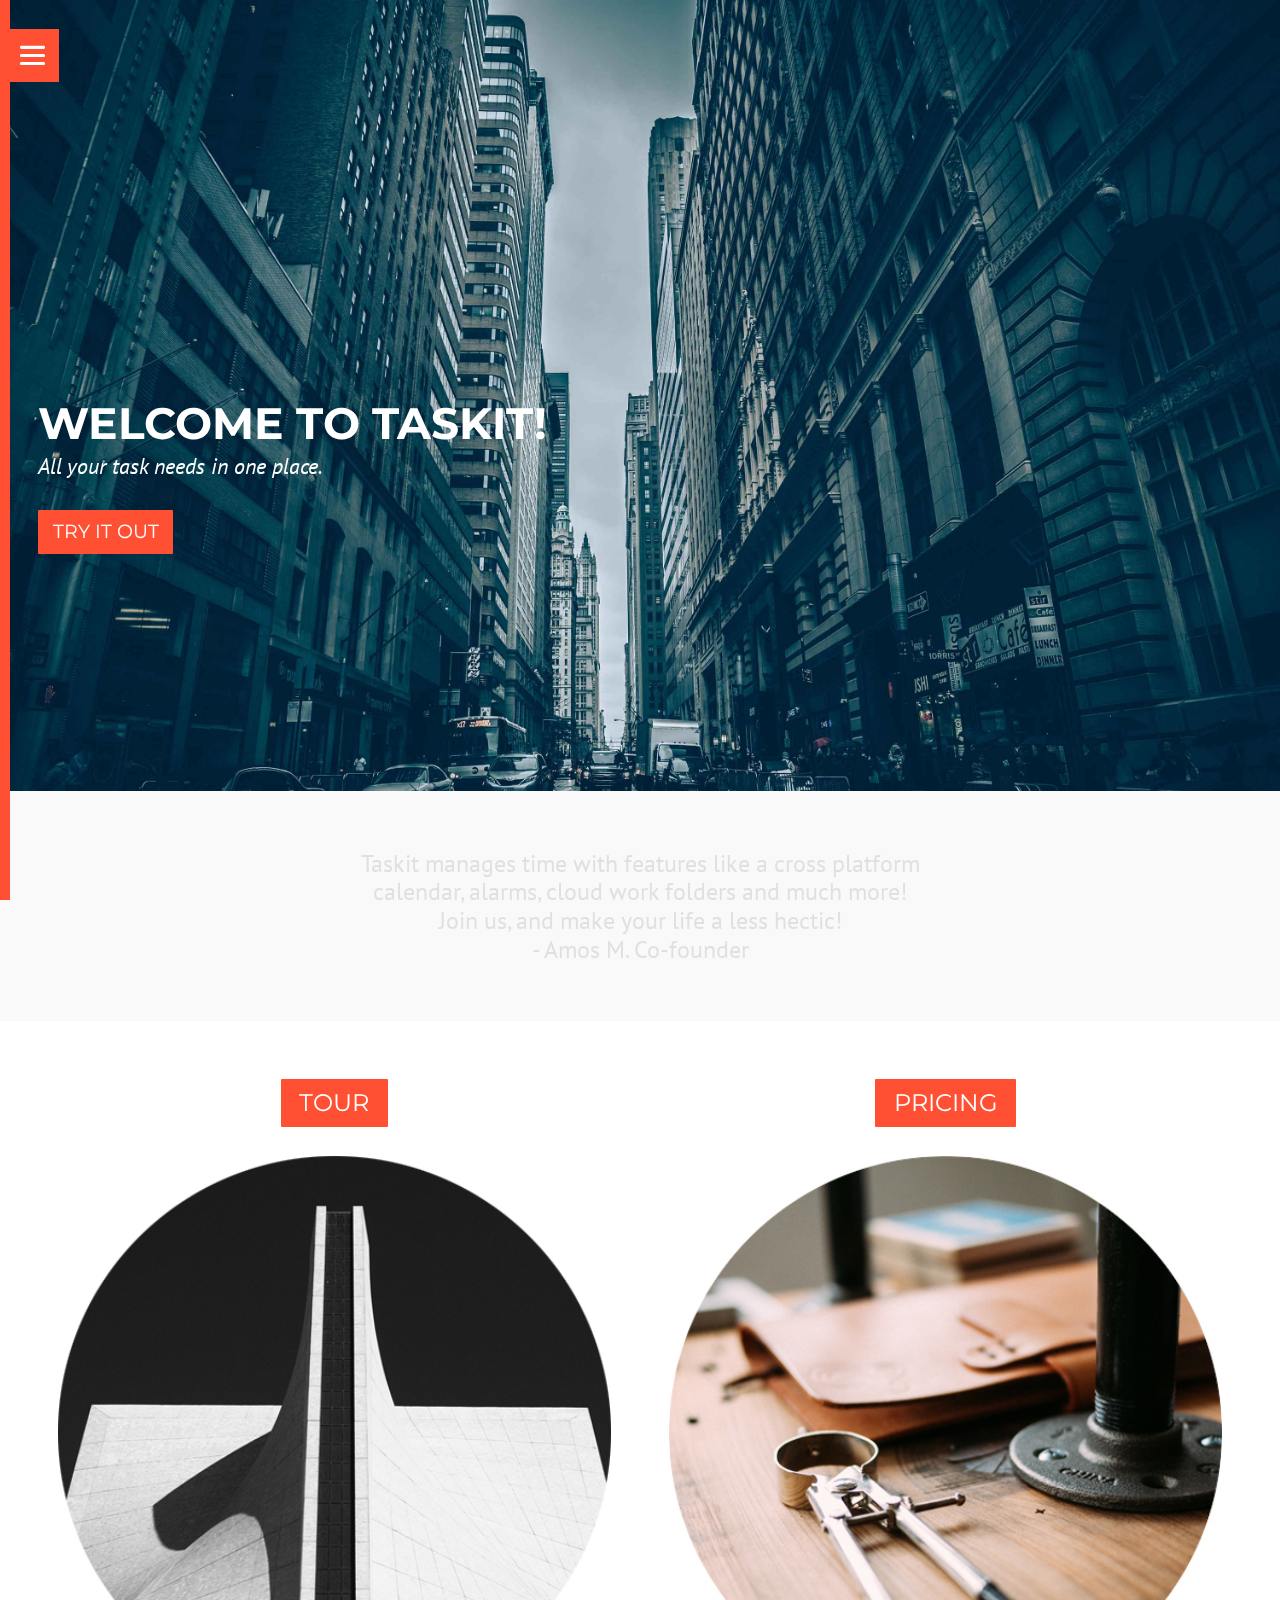
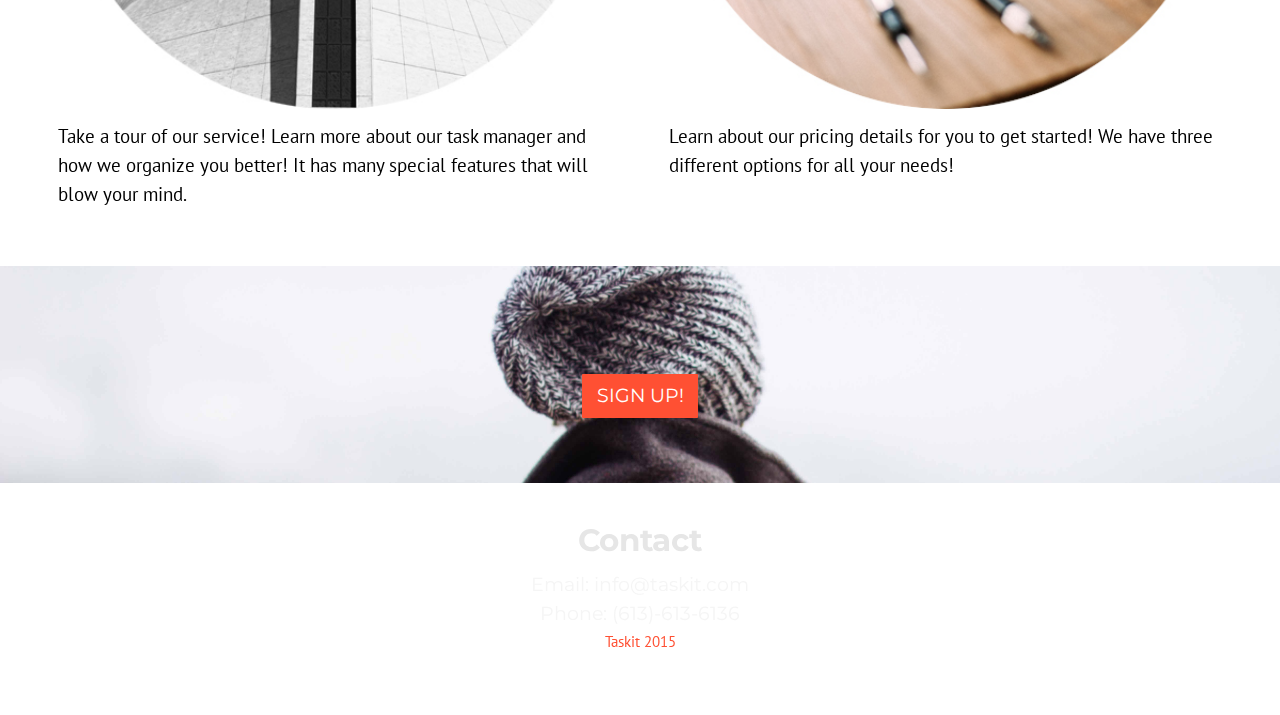
==== commit 22386ac3: "Added new photos" ====
--- a/index.html
+++ b/index.html
@@ -49,7 +49,7 @@
 
 </header>
 
-<main id="main" class="wrapper" role="main">
+<main id="main" class="" role="main">
 <div class="hero unit xs-1 s-1 m-1 l-1" role="banner">
 	<div class="hero-content">
 		<h1 class="bold yotta push-none white">WELCOME TO TASKIT!</h1>
@@ -58,6 +58,9 @@
 	</div>
 </div>
 
+<div class="unit xs-1 s-1 m-1 l-1 gutterpad-t-2 b-grey-light">
+<p class="giga island-2 grey text-center intro">Taskit manages time with features like a cross platform calendar, alarms, cloud work folders and much more! Join us, and make your life a less hectic!<br> - Amos M. Co-founder</p>
+</div>
 
 <div class="gutter">
 
@@ -68,13 +71,13 @@
 				<a href="tour.html" class="btn giga push">TOUR</a>
 			</div>
 			<div class="embed embed--1by1">
-				<img class="embed__item" src="images/tour.svg" alt="">
+				<img class="embed__item" src="images/features.jpg" alt="">
 			</div>
 			<figcaption>
 				<p class="push-d-1-2">Take a tour of our service! Learn more about our task manager and how we organize you better! It has many special features that will blow your mind.</p>
 			</figcaption>
 		</figure>
-	</div>	
+	</div>
 
 <div class="unit xs-1 s-1 m-1-2 l-1-2 gutter pad-t-2 header-button push-2">
 		<figure>
@@ -82,7 +85,7 @@
 			<a href="pricing.html" class="text-center btn giga push" >PRICING</a>
 			</div>
 			<div class="embed embed--1by1">
-				<img class="embed__item" src="images/pricing.svg" alt="">
+				<img class="embed__item" src="images/pricing" alt="">
 			</div>
 			<figcaption>
 				<p class="push-d-1-2">Learn about our pricing details for you to get started! We have three different options for all your needs!</p>
--- a/css/colour.css
+++ b/css/colour.css
@@ -5,6 +5,10 @@
 .grey {
 	color: grey;
 	opacity: 20%;
+}
+
+.b-grey-light {
+	background-color: #f9f9fa;
 }
 
 .b-grey-drk {
--- a/css/main.css
+++ b/css/main.css
@@ -49,6 +49,34 @@
 	padding-top: 61.8%;
 	position: relative;
 	overflow: hidden;
+	max-height: 60%;
+}
+
+.hero-tour {
+	background: url("../images/hero-tour.jpg") no-repeat center top / cover;
+	background-color: grey;
+	padding-top: 61.8%;
+	position: relative;
+	overflow: hidden;
+	max-height: 60%;
+}
+
+.hero-pricing {
+	background: url("../images/hero-pricing.jpg") no-repeat center top / cover;
+	background-color: grey;
+	padding-top: 61.8%;
+	position: relative;
+	overflow: hidden;
+	max-height: 60%;
+}
+
+.hero-sign {
+	background: url("../images/hero-sign.jpg") no-repeat center top / cover;
+	background-color: grey;
+	padding-top: 61.8%;
+	position: relative;
+	overflow: hidden;
+	max-height: 60%;
 }
 
 a {
@@ -63,6 +91,15 @@
 
 .contact {
 	color: #cccccc;
+}
+
+.intro {
+	max-width: 28em;
+	margin: auto;
+}
+
+.bucket {
+	max-width: 20em;
 }
 
 .nav {
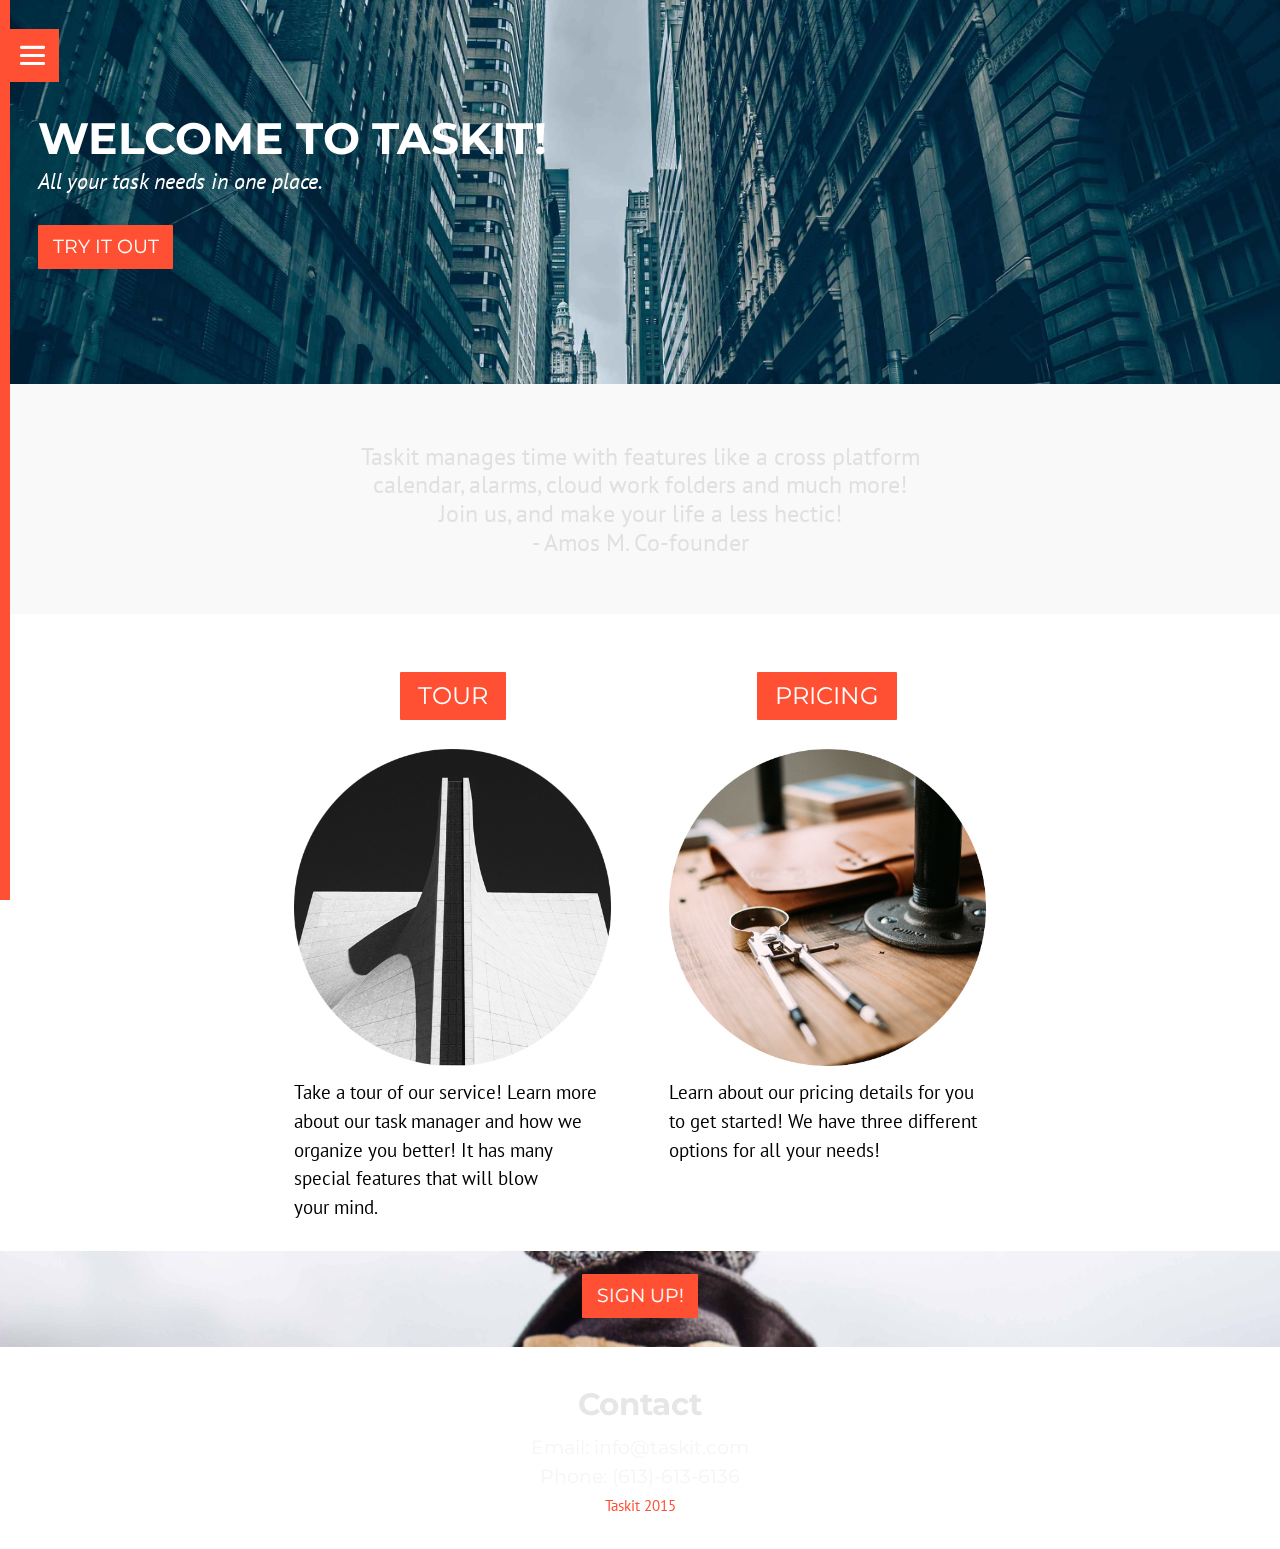
==== commit 55dc7482: "Added css for all banners" ====
--- a/index.html
+++ b/index.html
@@ -26,14 +26,14 @@
 
 </head>
 
-<body class="grid">
+<body>
 
 <ul class="skip-links">
 	<li><a href="#main" class="unit">Skip to main content</a></li>
 	<li><a href="#nav" class="unit">Skip to navigation</a></li>
 </ul>
 
-<header class="unit">
+<header class="">
 	<input type="checkbox" class="nav-check" id="nav-check">
 	<!-- This is the button we’d click to open/close the navigation -->
 	<label class="nav-label pad-t" for="nav-check"><img src="images/toggle-button.svg" alt=""></label>
@@ -50,7 +50,7 @@
 </header>
 
 <main id="main" class="" role="main">
-<div class="hero unit xs-1 s-1 m-1 l-1" role="banner">
+<div class="hero-banner hero " role="banner">
 	<div class="hero-content">
 		<h1 class="bold yotta push-none white">WELCOME TO TASKIT!</h1>
 		<p class="mega italic white">All your task needs in one place.</p>
@@ -58,11 +58,11 @@
 	</div>
 </div>
 
-<div class="unit xs-1 s-1 m-1 l-1 gutterpad-t-2 b-grey-light">
-<p class="giga island-2 grey text-center intro">Taskit manages time with features like a cross platform calendar, alarms, cloud work folders and much more! Join us, and make your life a less hectic!<br> - Amos M. Co-founder</p>
+<div class="gutterpad-t-2 b-grey-light">
+<p class="giga island-2 grey text-center intro">Taskit manages time with features like a cross platform calendar, alarms, cloud work folders and much more! Join us, and make your life a less&nbsp;hectic!<br> - Amos M. Co-founder</p>
 </div>
 
-<div class="gutter">
+<div class="grid gutter wrapper">
 
 
 <div class="unit xs-1 s-1 m-1-2 l-1-2 gutter pad-t-2">
@@ -74,7 +74,7 @@
 				<img class="embed__item" src="images/features.jpg" alt="">
 			</div>
 			<figcaption>
-				<p class="push-d-1-2">Take a tour of our service! Learn more about our task manager and how we organize you better! It has many special features that will blow your mind.</p>
+				<p class="push-d-1-2">Take a tour of our service! Learn more about our task manager and how we organize you better! It has many special features that will blow your&nbsp;mind.</p>
 			</figcaption>
 		</figure>
 	</div>
@@ -97,14 +97,14 @@
 
 
 <div class="signup-banner push-d">
-	<div class="signup-banner-content pad-t pad-b text-center unit xs-1 s-1 m-1 l-1">
+	<div class="signup-banner-content pad-t pad-b text-center">
 		<a class="btn" href="signup.html">SIGN UP!</a>
 	</div>
 </div>
 
 </main>
 
-<footer class="orange text-center gutter unit xs-1 s-1 m-1 l-1 pad-b pad-t">
+<footer class="orange text-center gutterpad-b pad-t">
 	
 	<h2 class="grey push-none">Contact</h2>
 	<a class="grey block contact" href="mailto:info@taskit.com?">Email: info@taskit.com</a>
--- a/css/main.css
+++ b/css/main.css
@@ -32,9 +32,13 @@
 }
 
 .wrapper {
-	max-width: 55em;
+	max-width: 42em;
 	margin: auto;
 }
+
+/*.distribute-space {
+	justify-content: space-around;
+}*/
 
 .hero-content {
 	position: absolute;
@@ -43,40 +47,27 @@
 	bottom: 30%;
 }
 
-.hero {
-	background: url("../images/hero.jpg") no-repeat center top / cover;
-	background-color: grey;
-	padding-top: 61.8%;
+.hero-banner {
+	background: grey none no-repeat center center / cover;
+	min-height: 20em;
 	position: relative;
 	overflow: hidden;
-	max-height: 60%;
+}
+
+.hero {
+	background-image: url("../images/hero.jpg");
 }
 
 .hero-tour {
-	background: url("../images/hero-tour.jpg") no-repeat center top / cover;
-	background-color: grey;
-	padding-top: 61.8%;
-	position: relative;
-	overflow: hidden;
-	max-height: 60%;
+	background-image: url("../images/hero-tour.jpg");
 }
 
 .hero-pricing {
-	background: url("../images/hero-pricing.jpg") no-repeat center top / cover;
-	background-color: grey;
-	padding-top: 61.8%;
-	position: relative;
-	overflow: hidden;
-	max-height: 60%;
+	background-image: url("../images/hero-pricing.jpg");	
 }
 
 .hero-sign {
-	background: url("../images/hero-sign.jpg") no-repeat center top / cover;
-	background-color: grey;
-	padding-top: 61.8%;
-	position: relative;
-	overflow: hidden;
-	max-height: 60%;
+	background-image: url("../images/hero-sign.jpg");
 }
 
 a {
@@ -198,9 +189,9 @@
 
 .signup-banner {
 	
-	background: url("../images/hat.jpg") no-repeat center top / cover;
+	background: url("../images/hat.jpg") no-repeat center center / cover;
 	background-color: grey;
-	padding-top: 17%;
+	min-height: 5em;
 	position: relative;
 	overflow: hidden;
 
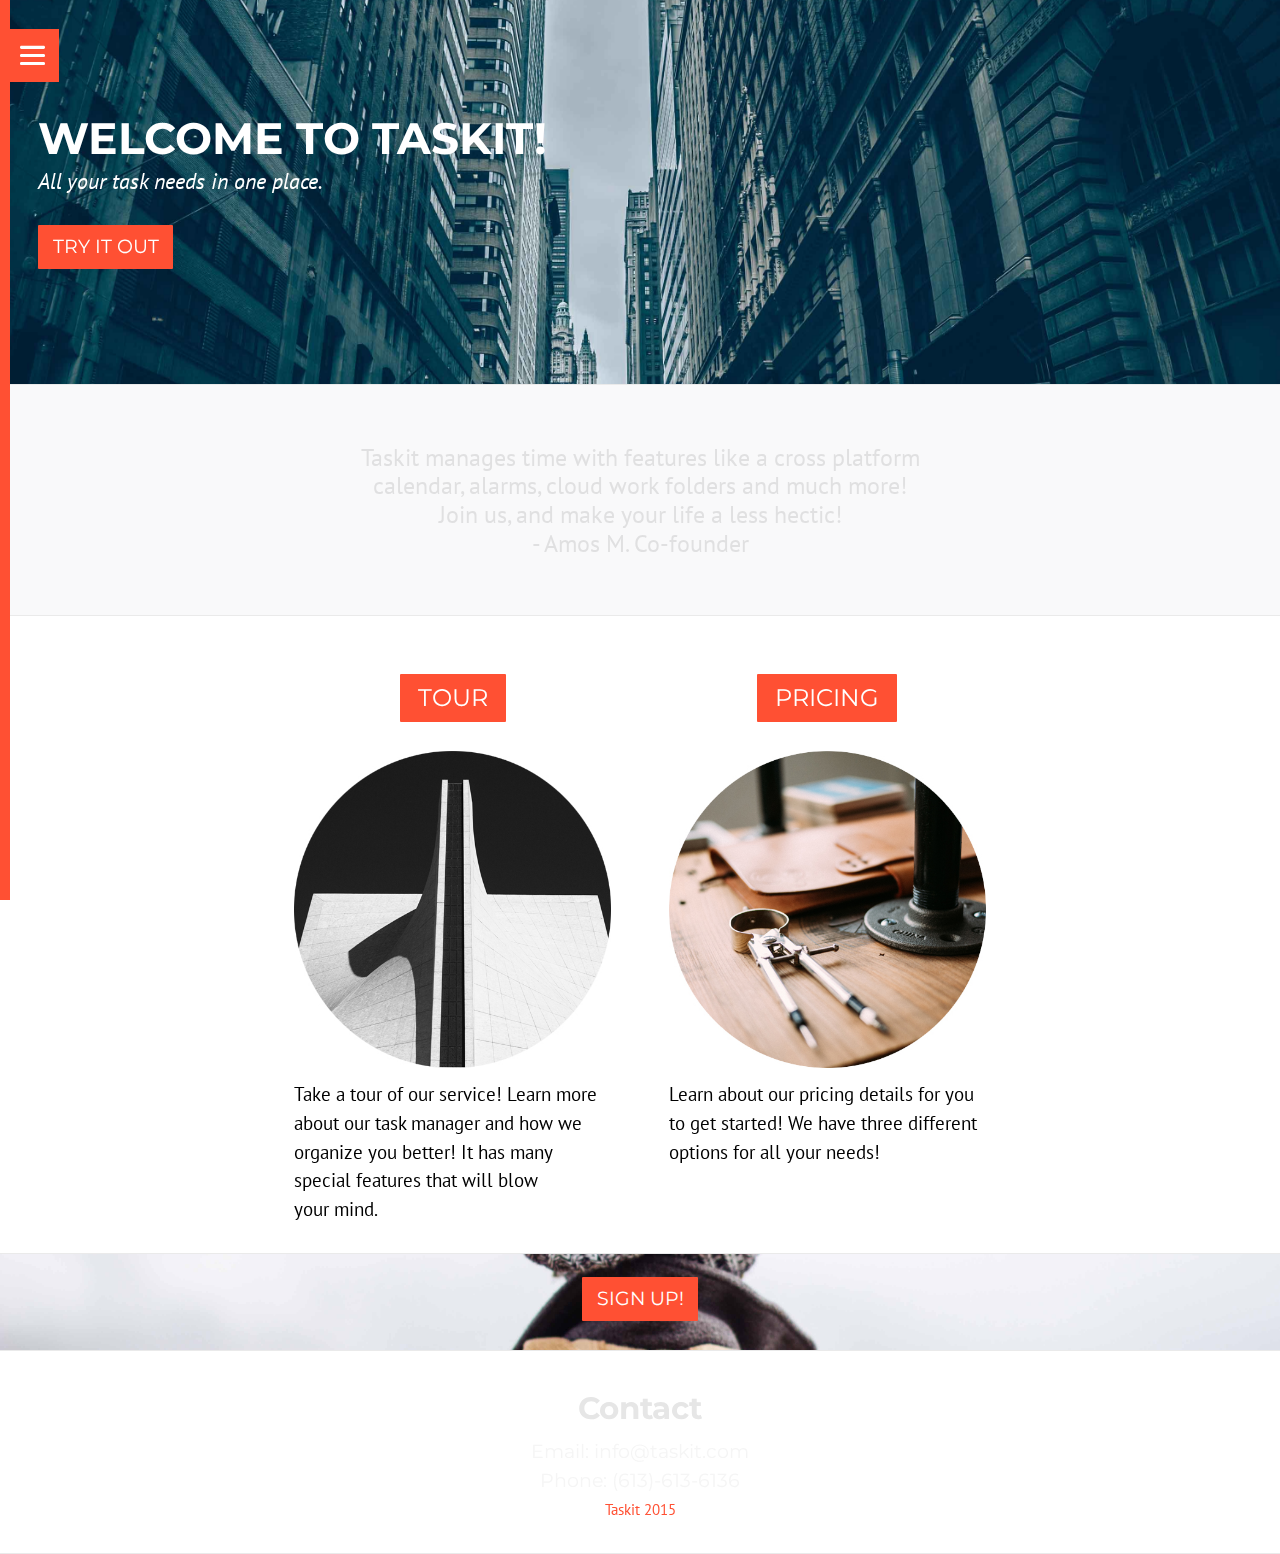
==== commit b8092465: "Took grid off body and placed it only on things that need it" ====
--- a/index.html
+++ b/index.html
@@ -58,12 +58,15 @@
 	</div>
 </div>
 
+<div class="line-separator"></div>
+
 <div class="gutterpad-t-2 b-grey-light">
 <p class="giga island-2 grey text-center intro">Taskit manages time with features like a cross platform calendar, alarms, cloud work folders and much more! Join us, and make your life a less&nbsp;hectic!<br> - Amos M. Co-founder</p>
 </div>
 
+<div class="line-separator"></div>
+
 <div class="grid gutter wrapper">
-
 
 <div class="unit xs-1 s-1 m-1-2 l-1-2 gutter pad-t-2">
 		<figure>
@@ -95,6 +98,8 @@
 	</div>
 </div>
 
+<div class="line-separator"></div>
+
 
 <div class="signup-banner push-d">
 	<div class="signup-banner-content pad-t pad-b text-center">
@@ -103,6 +108,8 @@
 </div>
 
 </main>
+
+<div class="line-separator"></div>
 
 <footer class="orange text-center gutterpad-b pad-t">
 	
@@ -113,7 +120,9 @@
 	<div role="contentinfo">
 		<p class="micro">Taskit 2015</p>
 	</div>
+</footer>
 
-</footer>
+<div class="line-separator"></div>
+
 </body>
 </html>
--- a/css/main.css
+++ b/css/main.css
@@ -188,7 +188,6 @@
 }
 
 .signup-banner {
-	
 	background: url("../images/hat.jpg") no-repeat center center / cover;
 	background-color: grey;
 	min-height: 5em;
@@ -202,4 +201,11 @@
 	padding: 0 2rem;
 	width: 100%;
 	bottom: 30%;
+}
+
+.line-separator {
+	height:1px;
+	background:#d5d5d5;
+	border-bottom:1px solid #eaeaea;
+
 }